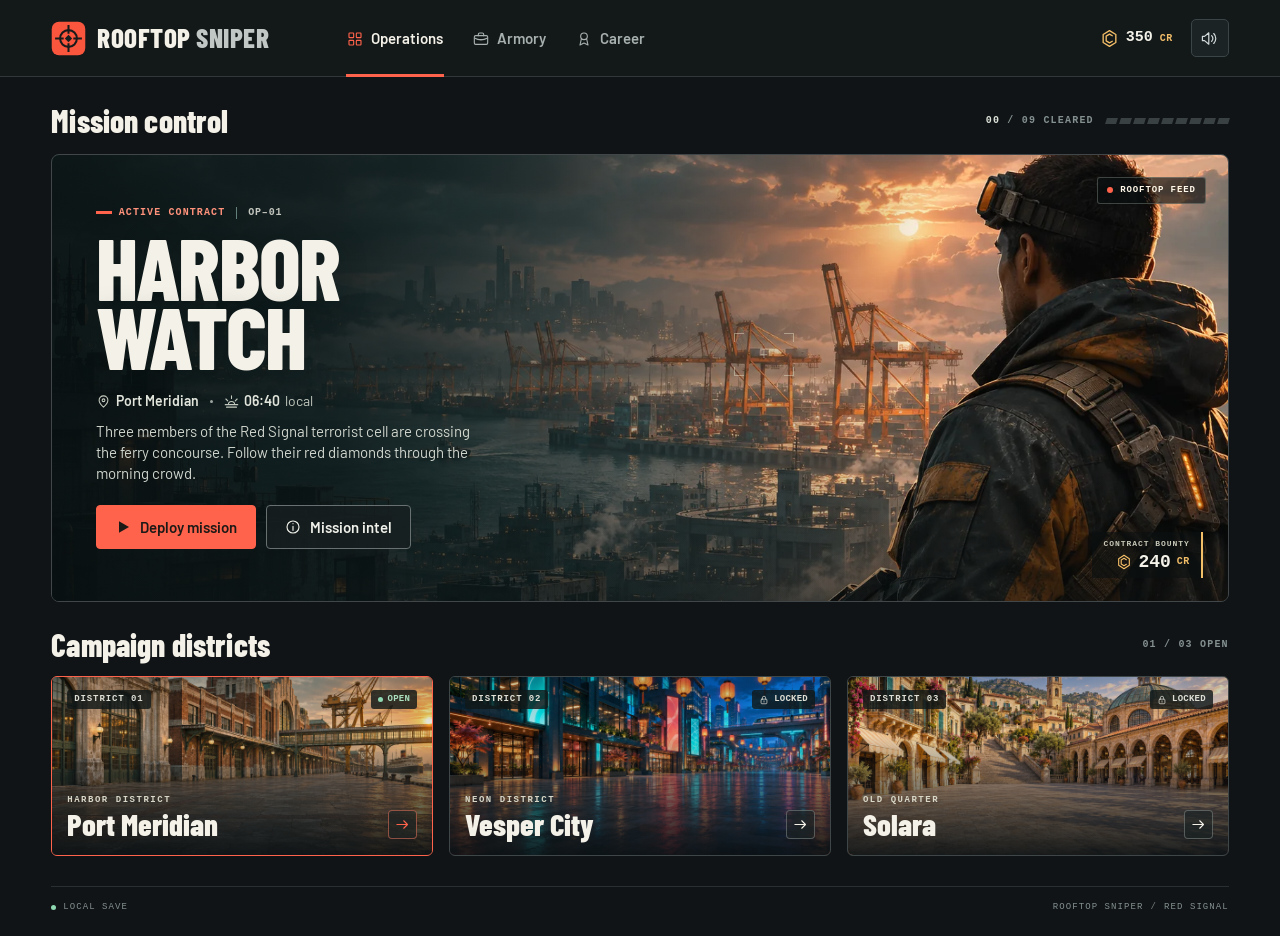
==== index.html @ 200964bc "Build Red Signal rooftop and drone arcade campaign" ====
<!doctype html>
<html lang="en">
<head>
  <meta charset="utf-8">
  <meta name="viewport" content="width=device-width,initial-scale=1,viewport-fit=cover">
  <meta name="theme-color" content="#101518">
  <meta name="description" content="Play nine cinematic rooftop and drone contracts across three fictional cities in Rooftop Sniper: Red Signal.">
  <title>Rooftop Sniper · Red Signal</title>
  <link rel="icon" href="assets/ui/mark.svg" type="image/svg+xml">
  <link rel="stylesheet" href="style.css">
  <script defer src="src/campaign.js"></script>
  <script defer src="src/interface.js"></script>
  <script defer src="src/engine.js"></script>
  <script defer src="src/app.js"></script>
</head>
<body>
  <header class="topbar" id="topbar">
    <div class="bar-inner">
      <button class="brand" data-action="operations" aria-label="Rooftop Sniper operations"><img width="39" height="39" src="assets/ui/mark.svg" alt=""><span>ROOFTOP <b>SNIPER</b></span></button>
      <nav class="primary-nav" aria-label="Main navigation">
        <button data-action="operations" data-tab="operations"><i data-icon="grid"></i><span>Operations</span></button>
        <button data-action="armory" data-tab="armory"><i data-icon="case"></i><span>Armory</span></button>
        <button data-action="career" data-tab="career"><i data-icon="medal"></i><span>Career</span></button>
      </nav>
      <div class="bar-tools"><span class="wallet" title="Available credits"><i data-icon="coin"></i><strong id="balance">350</strong><small>CR</small></span><button id="audio" class="utility" data-action="audio" aria-label="Mute sound"></button></div>
    </div>
  </header>
  <main id="main" tabindex="-1"></main>
  <footer class="site-footer" id="footer"><span><i class="status-dot"></i> LOCAL SAVE</span><span>ROOFTOP SNIPER <b>/</b> RED SIGNAL</span></footer>
  <dialog id="dialog" aria-labelledby="dialog-title"><div id="dialog-inner"></div></dialog>
  <div id="toast" role="status" aria-live="polite"></div>
  <noscript>Enable JavaScript to play Rooftop Sniper.</noscript>
</body>
</html>
---- style.css ----
@font-face {
  font-family: Barlow;
  src: url('assets/fonts/barlow-regular.woff') format('woff');
  font-weight: 400;
  font-display: swap
}

@font-face {
  font-family: Barlow;
  src: url('assets/fonts/barlow-semibold.woff') format('woff');
  font-weight: 600 800;
  font-display: swap
}

@font-face {
  font-family: 'Barlow Condensed';
  src: url('assets/fonts/barlow-condensed-extrabold.woff') format('woff');
  font-weight: 800;
  font-display: swap
}

:root {
  color-scheme: dark;
  --bg: #101416;
  --panel: #191f21;
  --line: #30383a;
  --paper: #f4f1e8;
  --muted: #abb4b2;
  --dim: #84908f;
  --orange: #ff634b;
  --gold: #f3be68;
  --mint: #9acdb3;
  --display: 'Barlow Condensed', 'Arial Narrow', sans-serif;
  --body: Barlow, Arial, sans-serif;
  --mono: ui-monospace, 'SFMono-Regular', Consolas, 'Liberation Mono', monospace
}

* {
  box-sizing: border-box
}

body {
  margin: 0;
  font: 16px/1.45 var(--body);
  background: var(--bg);
  color: var(--paper)
}

button {
  font: inherit;
  color: inherit;
  cursor: pointer;
  -webkit-tap-highlight-color: transparent
}

button:disabled {
  cursor: default
}

button:focus-visible,
[tabindex]:focus-visible {
  outline: 2px solid #ffd07b;
  outline-offset: 4px
}

main:focus {
  outline: none
}

button,
dialog {
  border: 0
}

h1,
h2,
h3,
p {
  margin: 0
}

.icon {
  width: 18px;
  height: 18px;
  display: inline-block;
  flex: none;
  vertical-align: middle
}

i[data-icon] {
  display: inline-flex;
  font-style: normal
}

button {
  touch-action: manipulation
}

.topbar {
  border-bottom: 1px solid var(--line);
  background: #131819
}

.bar-inner,
.shell,
.site-footer,
.game-layout {
  width: min(1352px, calc(100% - clamp(36px, 8vw, 132px)));
  margin-inline: auto
}

.bar-inner {
  min-height: 76px;
  display: flex;
  align-items: stretch;
  gap: clamp(32px, 6vw, 106px)
}

.brand {
  display: flex;
  align-items: center;
  gap: 11px;
  border: 0;
  padding: 0;
  background: none;
  text-align: left;
  white-space: nowrap
}

.brand img {
  width: 35px;
  height: 35px
}

.brand>span {
  font: 800 27px/.96 var(--display);
  letter-spacing: .018em
}

.brand b {
  font-weight: 800;
  color: #c1c7c5
}

.primary-nav {
  display: flex;
  align-items: stretch;
  gap: 28px
}

.primary-nav button {
  position: relative;
  display: flex;
  align-items: center;
  gap: 8px;
  background: none;
  border: 0;
  padding: 2px 1px 0;
  font-weight: 600;
  font-size: 15px;
  color: #a7b0ae
}

.primary-nav .icon {
  width: 16px;
  height: 16px
}

.primary-nav button:hover,
.primary-nav button[aria-current] {
  color: var(--paper)
}

.primary-nav button[aria-current]:after {
  content: '';
  position: absolute;
  bottom: -1px;
  left: 0;
  right: 0;
  height: 3px;
  background: var(--orange)
}

.primary-nav button[aria-current] .icon {
  color: var(--orange)
}

.bar-tools {
  margin-left: auto;
  display: flex;
  align-items: center;
  gap: 18px
}

.wallet {
  display: inline-flex;
  align-items: center;
  gap: 7px;
  font-family: var(--mono);
  white-space: nowrap
}

.wallet .icon,
.reward-total .icon,
.buy .icon,
.hero-prize .icon {
  color: var(--gold)
}

.wallet .icon {
  width: 19px;
  height: 19px
}

.wallet strong {
  font-size: 15px;
  font-weight: 700
}

.wallet small,
.hero-prize small,
.buy small,
.reward-total small {
  font: 600 10px var(--mono);
  color: var(--gold);
  letter-spacing: .05em
}

.utility {
  border: 1px solid #3b4547;
  background: #1c2325;
  display: inline-flex;
  align-items: center;
  justify-content: center;
  border-radius: 5px;
  width: 38px;
  height: 38px;
  color: #d3dada
}

.utility:hover,
.glass:hover,
.secondary:hover,
.field-control:hover:not(:disabled),
.field-pause:hover {
  background: #303839;
  border-color: #697370
}

.utility .icon {
  width: 17px;
  height: 17px
}

.shell {
  padding: 26px 0 30px
}

.section-head {
  display: flex;
  align-items: center;
  justify-content: space-between;
  gap: 12px;
  margin: 25px 0 14px
}

.top-head {
  margin: 0 0 15px
}

.section-head h2 {
  font: 800 clamp(26px, 2.45vw, 34px)/1.14 var(--display);
  letter-spacing: .005em
}

.micro,
.section-side,
.eyebrow,
.card-id,
.card-sub,
.active-tag,
.op-code,
.feed,
.kit-tier,
.site-footer,
.scene-time,
.live-chip,
.row-number,
.card-state {
  font: 600 10px/1.2 var(--mono);
  letter-spacing: .12em
}

.section-side,
.progress .micro,
.site-footer {
  color: var(--dim)
}

.progress {
  display: flex;
  align-items: center;
  gap: 12px
}

.progress .micro b {
  color: #dce1d8;
  font-weight: 600
}

.ticks {
  display: flex;
  gap: 3px
}

.ticks i {
  width: 11px;
  height: 6px;
  background: #394143;
  transform: skewX(-17deg)
}

.ticks .filled {
  background: var(--orange)
}

.hero {
  isolation: isolate;
  position: relative;
  overflow: hidden;
  min-height: 425px;
  height: clamp(428px, 35vw, 504px);
  border: 1px solid #414648;
  border-radius: 8px;
  background: #273331
}

.hero-art,
.hero-shade,
.card-shade,
.district-card>img,
.dialog-photo>img {
  position: absolute;
  inset: 0;
  width: 100%;
  height: 100%;
  object-fit: cover
}

.hero-art {
  z-index: -3;
  object-position: 50% 14%
}

.hero-shade {
  z-index: -2;
  background: linear-gradient(90deg, rgba(9, 16, 17, .9) 0%, rgba(11, 19, 20, .79) 24%, rgba(12, 18, 19, .33) 49%, transparent 76%), linear-gradient(0deg, rgba(8, 13, 14, .44), transparent 30%)
}

.hero-copy {
  position: relative;
  padding: clamp(25px, 2.7vw, 43px) clamp(27px, 3.4vw, 54px);
  display: flex;
  flex-direction: column;
  align-items: flex-start;
  justify-content: center;
  height: 100%;
  width: 53%;
  max-width: 650px
}

.eyeline {
  display: flex;
  align-items: center;
  gap: 11px;
  margin-bottom: 13px
}

.active-tag {
  display: inline-flex;
  align-items: center;
  gap: 7px;
  font-size: 10px;
  letter-spacing: .11em;
  color: #ff927b
}

.active-tag:before {
  content: '';
  width: 16px;
  height: 3px;
  background: var(--orange)
}

.op-code {
  font-size: 10px;
  letter-spacing: .08em;
  color: #c4c7bf;
  padding-left: 11px;
  border-left: 1px solid #63807a
}

.hero h1,
.page-title h1,
.dialog-pad h2,
.dialog-photo h2,
.field-name h1 {
  font-family: var(--display);
  font-weight: 800
}

.hero h1 {
  font-size: clamp(70px, 6.8vw, 102px);
  line-height: .79;
  text-transform: uppercase;
  letter-spacing: -.019em;
  text-shadow: 0 4px 30px #0d14143b
}

.hero-meta {
  display: flex;
  align-items: center;
  gap: 11px;
  margin-top: 22px;
  color: #e2e5dc;
  font-weight: 600;
  font-size: 14px
}

.hero-meta>span {
  display: flex;
  align-items: center;
  gap: 5px
}

.hero-meta .icon {
  width: 15px;
  height: 15px;
  color: #c5cbc0
}

.hero-meta>i,
.run-line i {
  width: 3px;
  height: 3px;
  border-radius: 50%;
  background: #9fa6a2
}

.hero-meta .local {
  font-weight: 400;
  color: #c3c9bf
}

.hero-copy>p {
  max-width: 396px;
  margin: 9px 0 20px;
  color: #d0d6ce;
  font-size: 15px;
  line-height: 1.42
}

.hero-actions,
.dialog-actions {
  display: flex;
  gap: 10px;
  align-items: center;
  flex-wrap: wrap
}

.btn,
.field-pause {
  border: 1px solid transparent;
  min-height: 44px;
  display: inline-flex;
  align-items: center;
  justify-content: center;
  gap: 9px;
  padding: 0 18px;
  border-radius: 4px;
  font: 700 15px var(--body);
  white-space: nowrap
}

.primary {
  color: #1c1916;
  background: var(--orange);
  border-color: var(--orange)
}

.primary:hover,
.buy.can-buy:hover {
  background: #ff856f;
  border-color: #ff8a75
}

.primary .icon {
  width: 16px;
  height: 16px
}

.glass,
.secondary {
  color: #eff0e9;
  background: rgba(24, 31, 32, .79);
  border-color: #687170
}

.glass .icon {
  width: 16px;
  height: 16px
}

.text {
  color: #c6ceca;
  background: none
}

.text:hover {
  color: white
}

.feed {
  position: absolute;
  right: 22px;
  top: 22px;
  display: flex;
  align-items: center;
  gap: 7px;
  font-size: 9px;
  letter-spacing: .10em;
  color: #fff8e8;
  background: rgba(10, 16, 17, .66);
  border: 1px solid #c7d0be48;
  padding: 7px 9px;
  border-radius: 3px
}

.feed i,
.live-chip i {
  display: block;
  width: 6px;
  height: 6px;
  border-radius: 50%;
  background: var(--orange)
}

.focus-mark {
  position: absolute;
  z-index: -1;
  left: 58%;
  top: 40%;
  width: 60px;
  height: 43px;
  color: #e6e2c975;
  pointer-events: none
}

.focus-mark>i,
.frame-corners>i {
  position: absolute;
  width: 10px;
  height: 9px;
  border: 0 solid currentColor
}

.focus-mark i:nth-child(1),
.frame-corners i:nth-child(1) {
  left: 0;
  top: 0;
  border-left-width: 1px;
  border-top-width: 1px
}

.focus-mark i:nth-child(2),
.frame-corners i:nth-child(2) {
  right: 0;
  top: 0;
  border-right-width: 1px;
  border-top-width: 1px
}

.focus-mark i:nth-child(3),
.frame-corners i:nth-child(3) {
  right: 0;
  bottom: 0;
  border-right-width: 1px;
  border-bottom-width: 1px
}

.focus-mark i:nth-child(4),
.frame-corners i:nth-child(4) {
  left: 0;
  bottom: 0;
  border-left-width: 1px;
  border-bottom-width: 1px
}

.focus-mark b {
  position: absolute;
  inset: 0;
  display: grid;
  place-items: center;
  font: 14px var(--mono)
}

.hero-prize {
  position: absolute;
  bottom: 23px;
  right: 25px;
  display: flex;
  flex-direction: column;
  align-items: flex-end;
  gap: 4px;
  padding: 7px 11px;
  background: rgba(12, 17, 17, .64);
  border-right: 2px solid var(--gold)
}

.hero-prize .micro {
  font-size: 8px;
  color: #c8c8b8
}

.hero-prize b,
.reward-total b {
  display: flex;
  gap: 6px;
  align-items: center;
  color: var(--paper);
  font: 700 18px/1 var(--mono)
}

.hero-prize .icon {
  width: 16px;
  height: 16px
}

.district-grid {
  display: grid;
  grid-template-columns: repeat(3, minmax(0, 1fr));
  gap: 16px
}

.district-card {
  position: relative;
  isolation: isolate;
  overflow: hidden;
  display: block;
  text-align: left;
  width: 100%;
  height: clamp(162px, 14vw, 211px);
  border: 1px solid #3e4647;
  background: var(--panel);
  padding: 0;
  border-radius: 6px
}

.district-card.selected {
  border-color: var(--orange);
  box-shadow: inset 0 0 0 1px #ff634b44
}

.district-card>img {
  z-index: -2;
  object-position: center 33%;
  transition: transform .28s ease
}

.district-card:hover>img {
  transform: scale(1.045)
}

.card-shade {
  z-index: -1;
  background: linear-gradient(0deg, #0a1013ed 0%, #0d131868 46%, #10141410 67%, #0c12153b 100%)
}

.card-top,
.card-base {
  position: absolute;
  display: flex;
  align-items: center;
  justify-content: space-between;
  left: 15px;
  right: 15px
}

.card-top {
  top: 13px
}

.card-id,
.card-state {
  padding: 4px 7px;
  border-radius: 3px;
  background: #111818cf;
  color: #dfdfd6;
  font-size: 9px;
  letter-spacing: .10em
}

.card-state {
  display: flex;
  gap: 5px;
  align-items: center;
  letter-spacing: .025em;
  text-transform: uppercase;
  font-size: 9px
}

.card-state .icon {
  width: 10px;
  height: 10px
}

.status-dot {
  display: inline-block;
  background: #8ed9b2;
  width: 6px;
  height: 6px;
  border-radius: 50%
}

.card-state.available {
  color: #abdfbe
}

.card-state.available .status-dot {
  width: 5px;
  height: 5px
}

.card-base {
  bottom: 16px;
  align-items: flex-end
}

.card-base>span:first-child {
  display: flex;
  flex-direction: column;
  gap: 3px
}

.card-sub {
  font-size: 9px;
  text-transform: uppercase;
  color: #d8d7c8;
  letter-spacing: .17em
}

.card-base strong {
  font: 800 clamp(25px, 2.4vw, 35px)/.96 var(--display)
}

.card-arrow {
  display: grid;
  place-items: center;
  width: 29px;
  height: 29px;
  border: 1px solid #c7cfca55;
  border-radius: 4px;
  background: #1c2424a1
}

.card-arrow .icon {
  width: 15px;
  height: 15px
}

.selected .card-arrow {
  border-color: #ff7f657f;
  color: var(--orange)
}

.site-footer {
  display: flex;
  align-items: center;
  justify-content: space-between;
  border-top: 1px solid #283032;
  padding: 15px 0 24px;
  font-weight: 400;
  font-size: 9px;
  letter-spacing: .12em
}

.site-footer>span {
  display: flex;
  align-items: center;
  gap: 7px
}

.site-footer .status-dot {
  width: 5px;
  height: 5px
}

.site-footer b {
  color: #737d79;
  font-weight: 400
}

.page-title {
  margin: 12px 0 24px
}

.eyebrow {
  color: var(--orange);
  font-size: 10px;
  letter-spacing: .15em
}

.page-title h1 {
  font-size: clamp(54px, 6vw, 84px);
  text-transform: uppercase;
  line-height: .98;
  letter-spacing: -.02em;
  margin: 6px 0 10px
}

.page-title p,
.kit-info p,
.dialog-pad>p,
.dialog-body>p,
.note-block p,
.dialog-note {
  color: var(--muted);
  line-height: 1.5
}

.kit-grid {
  display: grid;
  grid-template-columns: repeat(4, minmax(0, 1fr));
  gap: 15px
}

.kit-card,
.metrics>div,
.records {
  border: 1px solid var(--line);
  border-radius: 6px;
  overflow: hidden;
  background: var(--panel)
}

.kit-photo {
  height: clamp(130px, 12.7vw, 182px);
  position: relative;
  background: #13191b;
  border-bottom: 1px solid var(--line)
}

.kit-photo img {
  width: 100%;
  height: 100%;
  object-fit: cover
}

.kit-tier {
  position: absolute;
  left: 12px;
  top: 12px;
  padding: 4px 6px;
  background: #0c1012d1;
  color: #d9dfd6;
  border: 1px solid #5e68604a;
  font-size: 8px
}

.kit-info {
  padding: 18px
}

.kit-info .eyebrow {
  text-transform: uppercase;
  font-size: 9px;
  color: #a6b1a9
}

.kit-info h2 {
  font: 800 32px/1.06 var(--display);
  margin: 4px 0 9px
}

.kit-info p {
  font-size: 14px;
  min-height: 63px
}

.kit-stat {
  display: flex;
  flex-direction: column;
  gap: 5px;
  border-block: 1px solid var(--line);
  padding: 10px 0;
  margin: 15px 0
}

.kit-stat>span {
  color: var(--muted);
  font-size: 12px
}

.kit-stat strong {
  display: flex;
  align-items: center;
  gap: 7px;
  font: 600 12px var(--mono)
}

.kit-stat em {
  font-style: normal;
  color: var(--mint)
}

.kit-stat .icon {
  width: 12px;
  height: 12px;
  color: var(--dim)
}

.buy {
  display: flex;
  justify-content: space-between;
  align-items: center;
  gap: 5px;
  min-height: 43px;
  width: 100%;
  padding: 8px 11px;
  font-size: 13px;
  font-weight: 700;
  border: 1px solid #3b4445;
  border-radius: 4px;
  background: #242d2e;
  color: #b2bab6
}

.buy b {
  white-space: nowrap;
  font: 600 12px var(--mono);
  display: inline-flex;
  align-items: center;
  gap: 3px
}

.buy .icon {
  width: 14px;
  height: 14px
}

.buy.can-buy {
  background: var(--orange);
  color: #241b17;
  border-color: var(--orange)
}

.buy.can-buy .icon,
.buy.can-buy small {
  color: #432a1d
}

.metrics {
  display: grid;
  grid-template-columns: repeat(4, 1fr);
  gap: 12px
}

.metrics>div {
  padding: 19px;
  display: grid;
  grid-template-columns: 25px 1fr;
  align-items: center;
  row-gap: 11px
}

.metrics .icon {
  color: var(--orange);
  width: 17px;
  height: 17px
}

.metrics span {
  font-size: 14px;
  color: var(--muted)
}

.metrics b {
  grid-column: span 2;
  font: 800 34px/1 var(--display)
}

.record-row,
.contract-row {
  display: flex;
  align-items: center;
  width: 100%;
  text-align: left;
  border: 0;
  border-bottom: 1px solid var(--line);
  background: none;
  padding: 13px 16px;
  gap: 15px
}

.record-row:last-child,
.contract-row:last-child {
  border-bottom: none
}

.record-row:not(:disabled):hover,
.contract-row:not(:disabled):hover {
  background: #283031
}

.row-number {
  font-size: 13px;
  color: var(--orange);
  letter-spacing: 0
}

.record-row:disabled .row-number,
.contract-row:disabled .row-number {
  color: var(--dim)
}

.record-name,
.contract-row>span:nth-child(2) {
  display: flex;
  flex-direction: column;
  gap: 2px
}

.record-row strong,
.contract-row strong,
.note-block b {
  font-weight: 600;
  font-size: 16px
}

.record-row small,
.contract-row small {
  font-size: 12px;
  color: var(--muted)
}

.record-stats,
.row-end {
  margin-left: auto
}

.record-stats {
  color: var(--muted);
  font: 11px var(--mono)
}

.record-row>.icon,
.row-end>.icon {
  width: 15px;
  height: 15px;
  color: var(--dim)
}

.record-row:disabled strong,
.contract-row:disabled strong {
  color: #abb6b2
}

.stars {
  display: inline-flex;
  gap: 3px;
  align-items: center
}

.stars>span {
  display: inline-flex
}

.stars .icon {
  width: 15px;
  height: 15px;
  color: #64706d
}

.stars .lit .icon {
  fill: var(--gold);
  color: var(--gold)
}

#dialog {
  width: min(490px, calc(100% - 28px));
  max-height: min(90dvh, 760px);
  padding: 0;
  border: 1px solid #566160;
  border-radius: 8px;
  background: #1a2122;
  box-shadow: 0 24px 90px #0009;
  color: var(--paper);
  overflow: auto
}

#dialog::backdrop {
  background: #080c0dcc;
  backdrop-filter: blur(5px)
}

#dialog-inner {
  position: relative
}

.dialog-x {
  position: absolute;
  right: 12px;
  top: 12px;
  z-index: 2;
  background: #192020d9
}

.dialog-pad {
  padding: 31px
}

.dialog-pad>h2,
.dialog-photo h2 {
  font-size: 50px;
  text-transform: uppercase;
  letter-spacing: -.018em;
  line-height: .98;
  margin: 8px 0 12px
}

.dialog-pad>.eyebrow {
  display: block;
  padding-right: 26px
}

.dialog-pad>p,
.dialog-body>p,
.dialog-note,
.note-block p {
  font-size: 15px
}

.dialog-photo {
  isolation: isolate;
  position: relative;
  height: 165px;
  display: flex;
  align-items: flex-end;
  padding: 20px 24px;
  overflow: hidden
}

.dialog-photo img {
  z-index: -2;
  object-position: 50% 32%
}

.dialog-photo:after {
  position: absolute;
  inset: 0;
  z-index: -1;
  content: '';
  background: linear-gradient(0deg, #101719da, transparent)
}

.dialog-photo h2 {
  margin: 3px 0 0
}

.dialog-photo .micro {
  color: #f7d8bd;
  font-size: 9px
}

.dialog-body {
  padding: 20px 24px
}

.dialog-body>p+.btn,
.dialog-pad>p+.dialog-actions {
  margin-top: 19px
}

.contract-list {
  border: 1px solid var(--line);
  border-radius: 4px;
  overflow: hidden
}

.dialog-note {
  margin: 15px 0 0
}

.intel-grid {
  display: grid;
  grid-template-columns: 1fr 1fr 1fr;
  border: 1px solid var(--line);
  border-radius: 4px;
  margin: 19px 0;
  overflow: hidden
}

.intel-grid>span {
  display: flex;
  flex-direction: column;
  gap: 4px;
  padding: 12px;
  border-right: 1px solid var(--line)
}

.intel-grid>span:last-child {
  border: 0
}

.intel-grid .icon {
  color: var(--orange);
  margin-bottom: 4px
}

.intel-grid small {
  font-size: 11px;
  color: var(--muted)
}

.intel-grid b {
  font-size: 15px
}

.note-block {
  margin: 13px 0 18px
}

.note-block p {
  font-size: 14px;
  margin: 3px 0
}

.result-stars .icon {
  width: 28px;
  height: 28px
}

.reward-total {
  margin: 18px 0 9px;
  display: flex;
  align-items: center;
  justify-content: space-between;
  background: #292c24;
  border: 1px solid #78613e;
  padding: 14px;
  border-radius: 4px
}

.reward-total span {
  color: #e8dac0;
  font-size: 14px
}

.reward-total b {
  font-size: 24px
}

.reward-list>span {
  display: flex;
  align-items: center;
  justify-content: space-between;
  padding: 3px 3px;
  font-size: 14px;
  color: var(--muted)
}

.reward-list b {
  font: 12px var(--mono);
  color: #e0dece
}

.run-line {
  display: flex;
  align-items: center;
  justify-content: center;
  gap: 7px;
  margin: 14px 0;
  padding: 9px 0;
  border-block: 1px solid var(--line);
  font: 10px var(--mono);
  color: #c3ccc5
}

.unlock {
  display: flex;
  align-items: center;
  gap: 8px;
  margin: 10px 0 14px;
  color: var(--mint) !important
}

.unlock .icon {
  width: 16px;
  height: 16px
}

.results .btn {
  min-height: 40px;
  padding: 0 12px
}

.results .btn.text {
  padding: 0 2px
}

.results .dialog-actions {
  gap: 8px
}

#toast,
.field-notice {
  pointer-events: none;
  opacity: 0;
  transition: opacity .14s;
  background: #202a29ee;
  border: 1px solid #64756b;
  border-radius: 5px;
  color: #f0f0df;
  padding: 10px 15px;
  text-align: center;
  font-weight: 600;
  font-size: 14px
}

#toast {
  position: fixed;
  bottom: 18px;
  left: 50%;
  transform: translateX(-50%);
  z-index: 5
}

#toast.show,
.field-notice.show {
  opacity: 1
}

body.in-game .topbar,
body.in-game .site-footer {
  display: none
}

.game-shell {
  min-height: 100dvh;
  background: #0e1315
}

.game-layout {
  padding: 16px 0 20px
}

.field-head {
  display: flex;
  align-items: center;
  justify-content: space-between;
  margin-bottom: 12px
}

.field-name .eyebrow {
  font-size: 9px
}

.field-name h1 {
  font-size: 36px;
  line-height: 1.03
}

.field-top-tools {
  display: flex;
  gap: 8px;
  align-items: center
}

.field-pause,
.field-control {
  background: #222a2b;
  border: 1px solid #485353;
  color: var(--paper)
}

.field-pause {
  min-height: 38px;
  padding: 0 12px
}

.field-pause .icon {
  width: 15px;
  height: 15px
}

.field-stage {
  position: relative;
  border: 1px solid #495451;
  border-radius: 6px 6px 0 0;
  overflow: hidden;
  background: #26302f;
  height: clamp(300px, calc(100dvh - 210px), 740px)
}

#field {
  width: 100%;
  height: 100%;
  display: block;
  touch-action: none;
  cursor: none;
  outline: none
}

.loading-scene {
  position: absolute;
  inset: 0;
  background: #192021;
  display: grid;
  place-items: center;
  color: var(--muted)
}

.field-overlay {
  position: absolute;
  top: 15px;
  left: 17px;
  right: 17px;
  display: flex;
  align-items: center;
  justify-content: space-between;
  pointer-events: none
}

.live-chip,
.scene-time {
  display: inline-flex;
  align-items: center;
  gap: 7px;
  background: #10191cce;
  border: 1px solid #abbab754;
  border-radius: 3px;
  padding: 7px 9px;
  color: #f3f3e6;
  font-size: 10px
}

.live-chip b {
  font-weight: 500
}

.scene-time b {
  font: 600 14px var(--mono)
}

.scene-time .icon {
  width: 14px;
  height: 14px
}

.scene-time .low {
  color: #ff937b
}

.frame-corners {
  position: absolute;
  inset: 54px 18px 18px;
  pointer-events: none;
  color: #f4f1d886
}

.frame-corners i {
  width: 18px;
  height: 16px
}

.aerial .frame-corners {
  color: #90ffe7bf
}

.aerial .live-chip {
  color: #c9ffeb
}

.aerial .live-chip i {
  background: var(--mint)
}

.field-notice {
  position: absolute;
  left: 50%;
  transform: translateX(-50%);
  bottom: 18px;
  white-space: nowrap;
  padding: 6px 13px;
  background: #101818d9
}

.game-bar {
  display: flex;
  justify-content: space-between;
  align-items: center;
  gap: 12px;
  background: #1a2123;
  border: 1px solid #3d4748;
  border-top: 0;
  border-radius: 0 0 5px 5px;
  padding: 12px 17px
}

.game-stats,
.field-controls {
  display: flex;
  align-items: center;
  gap: 10px
}

.game-stats {
  gap: 24px
}

.game-stats>div {
  display: flex;
  align-items: center;
  gap: 8px
}

.game-stats>div>.icon {
  width: 17px;
  height: 17px;
  color: var(--orange)
}

.game-stats>div>span {
  display: flex;
  flex-direction: column;
  gap: 2px
}

.game-stats small {
  color: var(--muted);
  font-size: 11px
}

.game-stats b {
  font: 600 15px var(--mono)
}

.field-control {
  min-height: 40px;
  display: flex;
  align-items: center;
  justify-content: center;
  gap: 7px;
  padding: 0 11px;
  border-radius: 4px;
  font-size: 14px;
  font-weight: 600
}

.field-control .icon {
  width: 16px;
  height: 16px
}

.field-control[aria-pressed=true] {
  color: var(--gold);
  border-color: #ab8c61
}

.field-control:disabled {
  opacity: .56
}

kbd {
  font: 9px var(--mono);
  color: #c2cbc5;
  border: 1px solid #55605e;
  padding: 2px 3px;
  border-radius: 2px
}

.play-hint {
  display: flex;
  align-items: center;
  justify-content: center;
  gap: 7px;
  font-size: 13px;
  color: var(--muted);
  margin: 10px 0 0
}

.play-hint .icon {
  width: 14px;
  height: 14px
}

@media(min-width:1600px) {
  .hero {
    height: 520px
  }

  .hero-copy {
    padding-left: 54px
  }

  .shell {
    padding-top: 30px
  }
}

@media(max-width:1060px) {
  .bar-inner {
    gap: 34px
  }

  .primary-nav {
    gap: 20px
  }

  .bar-inner,
  .shell,
  .site-footer,
  .game-layout {
    width: calc(100% - 52px)
  }

  .kit-grid {
    grid-template-columns: repeat(2, minmax(0, 1fr))
  }

  .kit-photo {
    height: 176px
  }

  .kit-info p {
    min-height: 0
  }

  .hero-copy {
    width: 57%
  }

  .hero {
    height: 414px;
    min-height: 414px
  }

  .hero h1 {
    font-size: 76px
  }

  .hero-actions .btn {
    padding: 0 14px
  }

  .game-stats {
    gap: 14px
  }
}

@media(max-width:730px) {

  .bar-inner,
  .shell,
  .site-footer,
  .game-layout {
    width: calc(100% - 32px)
  }

  .bar-inner {
    min-height: 64px;
    gap: 17px
  }

  .brand {
    gap: 7px
  }

  .brand img {
    width: 31px;
    height: 31px
  }

  .brand>span {
    font-size: 21px
  }

  .primary-nav {
    gap: 12px
  }

  .primary-nav button {
    font-size: 13px;
    gap: 4px
  }

  .primary-nav .icon {
    width: 14px;
    height: 14px
  }

  .bar-tools {
    gap: 9px
  }

  .wallet {
    gap: 4px
  }

  .wallet strong {
    font-size: 13px
  }

  .utility {
    width: 34px;
    height: 34px
  }

  .shell {
    padding-top: 18px
  }

  .hero-copy {
    padding: 25px;
    width: 61%
  }

  .hero-copy>p {
    font-size: 14px
  }

  .hero-actions {
    gap: 7px
  }

  .hero-actions .btn {
    font-size: 13px;
    padding: 0 10px
  }

  .hero-prize {
    right: 14px;
    bottom: 14px
  }

  .district-grid {
    gap: 10px
  }

  .card-top,
  .card-base {
    left: 10px;
    right: 10px
  }

  .card-top {
    top: 9px
  }

  .card-id,
  .card-state {
    font-size: 7.5px
  }

  .card-arrow {
    width: 22px;
    height: 22px
  }

  .game-stats {
    gap: 12px
  }

  .game-bar {
    padding: 10px;
    gap: 7px
  }

  .field-controls {
    gap: 5px
  }

  .field-control {
    padding: 0 8px
  }

  kbd {
    display: none
  }

  .game-stats>div>.icon {
    display: none
  }

  .metrics {
    gap: 8px
  }

  .metrics>div {
    padding: 12px
  }
}

@media(max-width:570px) {
  .bar-inner {
    min-height: 59px;
    gap: 0
  }

  .brand img {
    width: 31px;
    height: 31px
  }

  .brand>span {
    font-size: 24px
  }

  .bar-tools {
    gap: 11px
  }

  .wallet strong {
    font-size: 14px
  }

  .primary-nav {
    position: fixed;
    z-index: 4;
    bottom: 0;
    left: 0;
    width: 100%;
    height: calc(57px + env(safe-area-inset-bottom));
    padding: 0 10px env(safe-area-inset-bottom);
    background: #151b1df5;
    backdrop-filter: blur(10px);
    border-top: 1px solid #3a4344;
    display: grid;
    grid-template-columns: repeat(3, 1fr);
    gap: 0
  }

  .primary-nav button {
    flex-direction: column;
    gap: 3px;
    justify-content: center;
    font-size: 11px
  }

  .primary-nav button .icon {
    width: 17px;
    height: 17px
  }

  .primary-nav button[aria-current]:after {
    bottom: auto;
    top: 0;
    left: 35%;
    right: 35%;
    height: 2px
  }

  .shell {
    padding-top: 16px;
    padding-bottom: 21px
  }

  .top-head {
    margin-bottom: 12px
  }

  .section-head h2 {
    font-size: 27px
  }

  .progress {
    gap: 7px
  }

  .progress .micro,
  .section-side {
    font-size: 8px;
    letter-spacing: .07em
  }

  .ticks {
    gap: 2px
  }

  .ticks i {
    width: 4px;
    height: 6px
  }

  .hero {
    height: 458px;
    min-height: 0;
    border-radius: 6px
  }

  .hero-art {
    object-position: 74% 0
  }

  .hero-shade {
    background: linear-gradient(0deg, rgba(9, 15, 16, .99) 1%, rgba(10, 17, 17, .85) 29%, rgba(11, 18, 18, .38) 56%, transparent 86%), linear-gradient(90deg, #0a12154c, transparent 70%)
  }

  .hero-copy {
    padding: 19px 19px 23px;
    width: 100%;
    max-width: none;
    justify-content: flex-end
  }

  .hero h1 {
    font-size: 69px;
    line-height: .80
  }

  .eyeline {
    margin-bottom: 11px
  }

  .active-tag,
  .op-code {
    font-size: 8px
  }

  .hero-meta {
    margin-top: 14px;
    font-size: 13px;
    gap: 8px
  }

  .hero-meta .icon {
    width: 13px;
    height: 13px
  }

  .hero-copy>p {
    margin: 7px 0 14px;
    max-width: 340px;
    line-height: 1.34;
    font-size: 14px
  }

  .hero-actions .btn {
    padding: 0 13px;
    min-height: 42px;
    font-size: 14px
  }

  .hero-prize {
    bottom: auto;
    top: 11px;
    left: 11px;
    right: auto;
    align-items: flex-start;
    padding: 5px 7px;
    border: 0;
    border-left: 2px solid var(--gold);
    gap: 2px
  }

  .hero-prize b {
    font-size: 13px;
    gap: 3px
  }

  .hero-prize b .icon {
    width: 12px;
    height: 12px
  }

  .hero-prize .micro {
    font-size: 6.8px
  }

  .hero-prize small {
    font-size: 8px
  }

  .feed {
    right: 11px;
    top: 11px;
    font-size: 7px;
    padding: 5px;
    gap: 4px
  }

  .feed i {
    width: 4px;
    height: 4px
  }

  .focus-mark {
    left: 46%;
    top: 24%;
    width: 38px;
    height: 27px
  }

  .districts .section-head {
    margin: 21px 0 12px
  }

  .district-grid {
    grid-template-columns: 1fr;
    gap: 11px
  }

  .district-card {
    height: 144px
  }

  .card-top,
  .card-base {
    left: 14px;
    right: 14px
  }

  .card-top {
    top: 11px
  }

  .card-base {
    bottom: 13px
  }

  .card-id,
  .card-state {
    font-size: 8px
  }

  .card-base strong {
    font-size: 31px
  }

  .card-arrow {
    width: 28px;
    height: 28px
  }

  .card-shade {
    background: linear-gradient(0deg, #0b1014ed, #0a0f125e 60%, #0a0f121c)
  }

  .site-footer {
    padding-bottom: calc(76px + env(safe-area-inset-bottom));
    font-size: 7px
  }

  .page-title h1 {
    font-size: 57px
  }

  .page-title p {
    font-size: 14px
  }

  .kit-grid {
    gap: 10px
  }

  .kit-photo {
    height: 111px
  }

  .kit-tier {
    left: 7px;
    top: 7px;
    font-size: 7px
  }

  .kit-info {
    padding: 10px
  }

  .kit-info h2 {
    font-size: 26px
  }

  .kit-info p {
    font-size: 12px;
    min-height: 54px
  }

  .kit-stat {
    margin: 10px 0
  }

  .kit-stat strong {
    font-size: 10px;
    gap: 3px
  }

  .kit-stat>span {
    font-size: 11px
  }

  .buy {
    padding: 6px;
    min-height: 42px;
    font-size: 12px;
    flex-wrap: wrap
  }

  .buy b {
    font-size: 10px
  }

  .metrics {
    grid-template-columns: repeat(2, 1fr)
  }

  .record-row {
    gap: 8px;
    padding: 11px 9px
  }

  .record-row strong {
    font-size: 14px
  }

  .record-row small {
    font-size: 10px
  }

  .record-stats {
    font-size: 9px
  }

  .record-row .stars .icon {
    width: 11px;
    height: 11px
  }

  .dialog-pad {
    padding: 24px 20px
  }

  .dialog-pad>h2,
  .dialog-photo h2 {
    font-size: 43px
  }

  .dialog-body {
    padding: 17px
  }

  .dialog-actions .btn {
    padding: 0 10px
  }

  .game-layout {
    width: 100%;
    padding: 8px 8px max(8px, env(safe-area-inset-bottom))
  }

  .field-head {
    padding: 0 3px;
    margin-bottom: 8px
  }

  .field-name h1 {
    font-size: 29px
  }

  .field-name .eyebrow {
    font-size: 8px
  }

  .field-stage {
    height: calc(100dvh - 199px);
    min-height: 244px;
    max-height: none
  }

  .game-bar {
    flex-wrap: wrap;
    padding: 7px 9px
  }

  .game-stats,
  .field-controls {
    width: 100%;
    display: grid;
    grid-template-columns: repeat(3, 1fr);
    gap: 5px
  }

  .game-stats>div {
    justify-content: center
  }

  .game-stats>div>.icon {
    display: inline-flex;
    width: 13px;
    height: 13px
  }

  .game-stats>div>span {
    display: flex;
    flex-direction: row;
    align-items: center;
    gap: 4px
  }

  .game-stats b {
    font-size: 12px
  }

  .game-stats small {
    font-size: 11px
  }

  .field-control {
    min-height: 42px
  }

  .play-hint {
    font-size: 11px;
    line-height: 1.25;
    text-align: center;
    margin-top: 7px
  }

  .field-overlay {
    top: 10px;
    left: 10px;
    right: 10px
  }

  .frame-corners {
    inset: 44px 12px 12px
  }

  .field-notice {
    font-size: 12px
  }

  #toast {
    bottom: 76px;
    min-width: min(315px, 90vw)
  }
}

@media(max-width:360px) {

  .bar-inner,
  .shell,
  .site-footer {
    width: calc(100% - 22px)
  }

  .hero-actions .btn {
    padding: 0 9px
  }

  .hero-copy {
    padding-inline: 15px
  }

  .ticks {
    display: none
  }

  .kit-grid {
    grid-template-columns: 1fr
  }

  .kit-photo {
    height: 155px
  }

  .kit-info p {
    min-height: 0
  }

  .game-stats>div>.icon {
    display: none
  }
}

@media(max-height:540px) and (orientation:landscape) {
  .game-layout {
    width: 100%;
    padding: 3px 8px
  }

  .field-head {
    margin: 0 0 3px
  }

  .field-name {
    display: flex;
    align-items: baseline;
    gap: 8px
  }

  .field-name h1 {
    font-size: 22px
  }

  .field-name .eyebrow {
    font-size: 8px
  }

  .field-top-tools .utility,
  .field-pause {
    min-height: 28px;
    height: 28px
  }

  .field-stage {
    height: calc(100dvh - 83px);
    min-height: 120px
  }

  .game-bar {
    padding: 3px 9px;
    flex-wrap: nowrap
  }

  .game-stats,
  .field-controls {
    display: flex;
    width: auto
  }

  .field-control {
    min-height: 34px
  }

  .play-hint {
    display: none
  }

  .game-stats>div>span {
    flex-direction: row;
    align-items: center;
    gap: 4px
  }

  .field-notice {
    bottom: 10px
  }

  .dialog-pad {
    padding: 16px 20px
  }

  .dialog-pad>h2 {
    font-size: 36px
  }

  .result-stars .icon {
    width: 19px;
    height: 19px
  }

  .reward-total {
    margin-top: 9px;
    padding: 8px
  }

  .run-line {
    margin: 6px 0
  }
}

@media(prefers-reduced-motion:reduce) {

  *,
  *:before,
  *:after {
    scroll-behavior: auto !important;
    transition: none !important;
    animation: none !important
  }
}
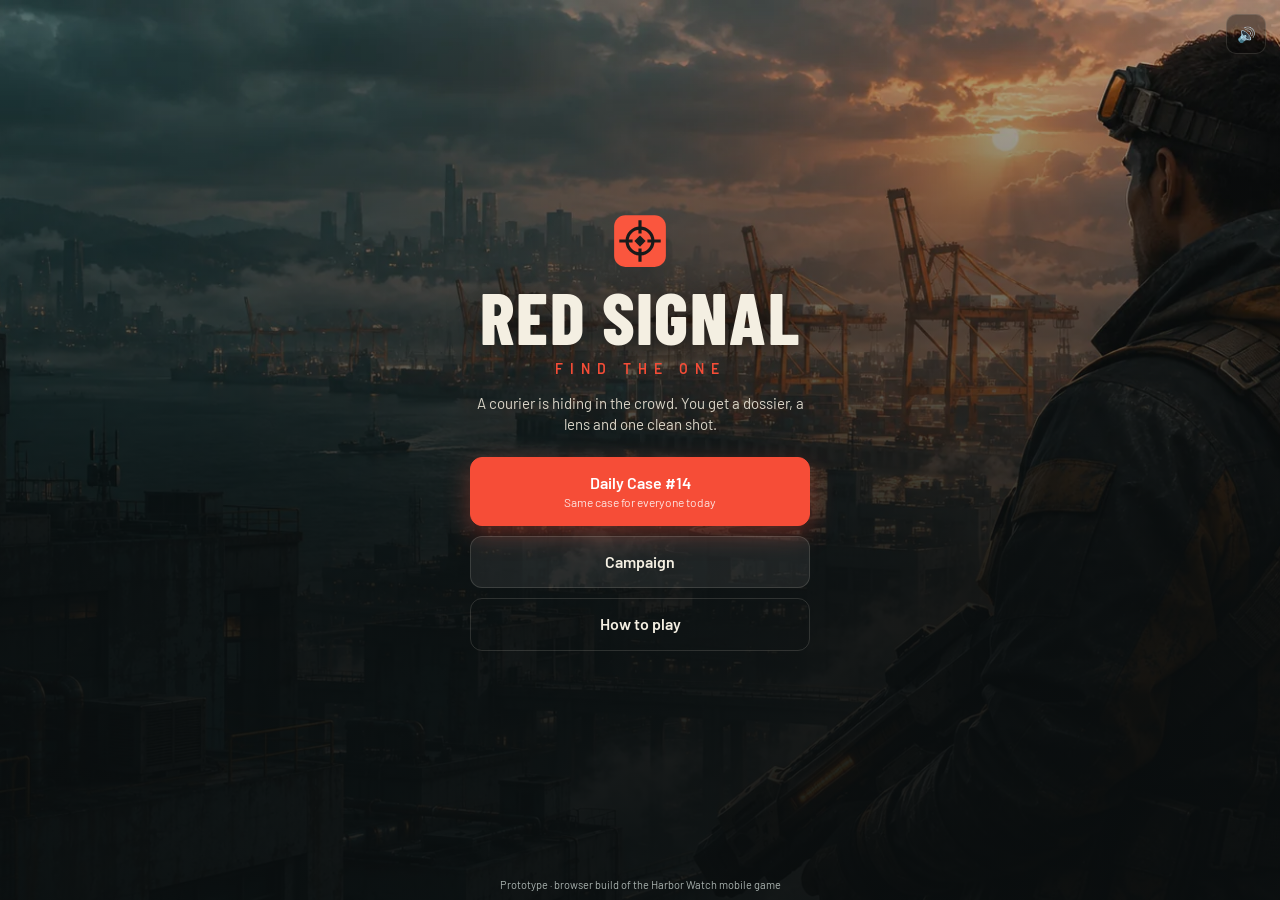
==== commit 58415747: "Add root index.html that opens the game (for GitHub Pages from main root) Not run: Pages itself; the" ====
--- a/index.html
+++ b/index.html
@@ -2,33 +2,13 @@
 <html lang="en">
 <head>
   <meta charset="utf-8">
-  <meta name="viewport" content="width=device-width,initial-scale=1,viewport-fit=cover">
-  <meta name="theme-color" content="#101518">
-  <meta name="description" content="Play nine cinematic rooftop and drone contracts across three fictional cities in Rooftop Sniper: Red Signal.">
-  <title>Rooftop Sniper · Red Signal</title>
-  <link rel="icon" href="assets/ui/mark.svg" type="image/svg+xml">
-  <link rel="stylesheet" href="style.css">
-  <script defer src="src/campaign.js"></script>
-  <script defer src="src/interface.js"></script>
-  <script defer src="src/engine.js"></script>
-  <script defer src="src/app.js"></script>
+  <meta name="viewport" content="width=device-width,initial-scale=1">
+  <title>Red Signal: Find the One</title>
+  <meta http-equiv="refresh" content="0; url=game/index.html">
+  <link rel="canonical" href="game/index.html">
 </head>
-<body>
-  <header class="topbar" id="topbar">
-    <div class="bar-inner">
-      <button class="brand" data-action="operations" aria-label="Rooftop Sniper operations"><img width="39" height="39" src="assets/ui/mark.svg" alt=""><span>ROOFTOP <b>SNIPER</b></span></button>
-      <nav class="primary-nav" aria-label="Main navigation">
-        <button data-action="operations" data-tab="operations"><i data-icon="grid"></i><span>Operations</span></button>
-        <button data-action="armory" data-tab="armory"><i data-icon="case"></i><span>Armory</span></button>
-        <button data-action="career" data-tab="career"><i data-icon="medal"></i><span>Career</span></button>
-      </nav>
-      <div class="bar-tools"><span class="wallet" title="Available credits"><i data-icon="coin"></i><strong id="balance">350</strong><small>CR</small></span><button id="audio" class="utility" data-action="audio" aria-label="Mute sound"></button></div>
-    </div>
-  </header>
-  <main id="main" tabindex="-1"></main>
-  <footer class="site-footer" id="footer"><span><i class="status-dot"></i> LOCAL SAVE</span><span>ROOFTOP SNIPER <b>/</b> RED SIGNAL</span></footer>
-  <dialog id="dialog" aria-labelledby="dialog-title"><div id="dialog-inner"></div></dialog>
-  <div id="toast" role="status" aria-live="polite"></div>
-  <noscript>Enable JavaScript to play Rooftop Sniper.</noscript>
+<body style="background:#101518;color:#e8e2d6;font-family:sans-serif">
+  <p>Opening the game… <a href="game/index.html" style="color:#ff5a4a">Tap here if it does not open.</a></p>
+  <script>location.replace('game/index.html' + location.search + location.hash);</script>
 </body>
 </html>
